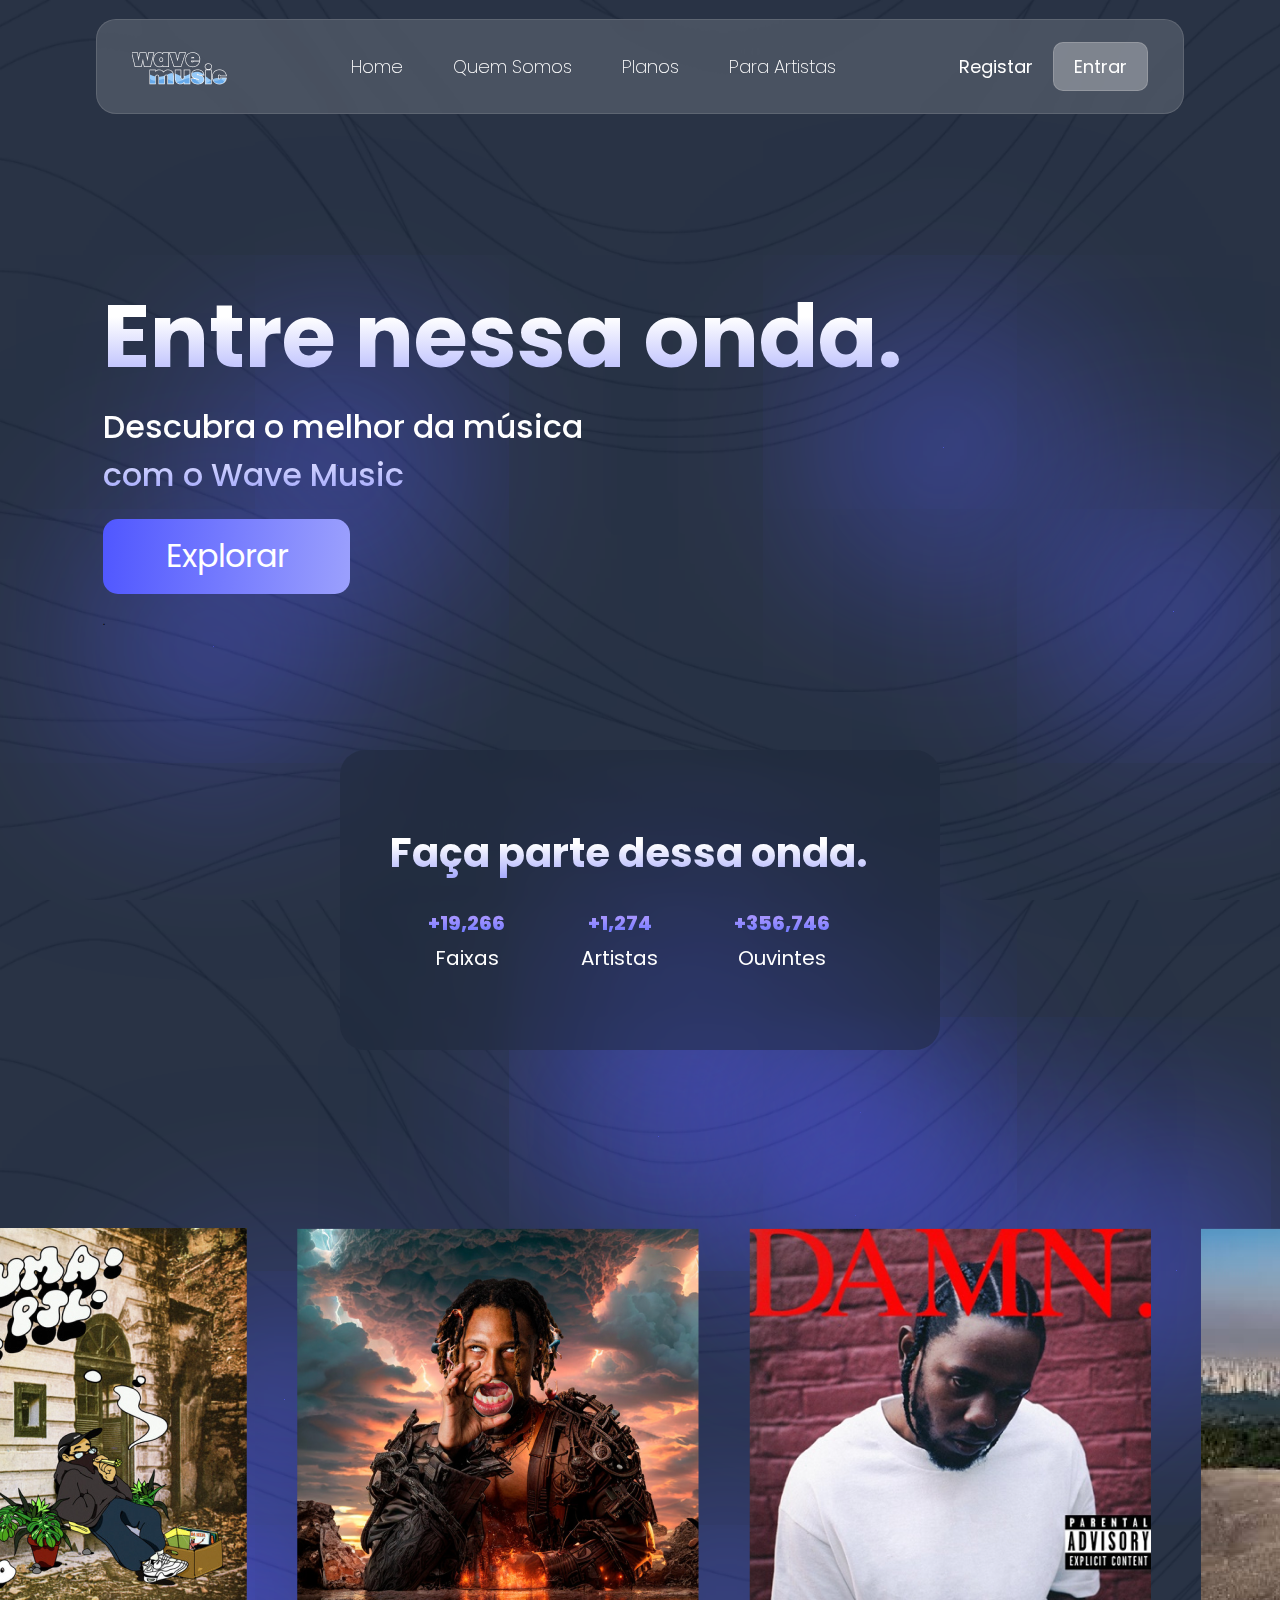
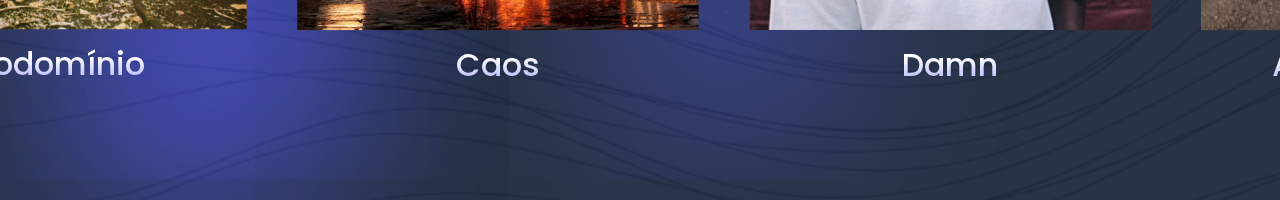
==== index.html @ f1087fe5 "initializing repository" ====
<!DOCTYPE html>
<html lang="en">

<head>
    <meta charset="UTF-8" />
    <meta name="viewport" content="width=device-width, initial-scale=1.0" />
    <title>Wave Music</title>
    <link rel="stylesheet" href="./src//styles/global.css" />
    <link rel="icon" type="image/x-icon" href="./src/assets/logo2.png" </head>

<body>
    <div class="container"></div>
    <header>
        <nav>
            <img src="./src/assets/logo2.png" />
            <ul>
                <li>Home</li>
                <li>Quem Somos</li>
                <li>Planos</li>
                <li>Para Artistas</li>
            </ul>
            <div class="credentials">
                <a>Registar</a>
                <button>Entrar</button>
            </div>
        </nav>
    </header>
    <section id="hero">
        <div class="hero_content">
            <h1>Entre nessa <span id="wave">onda</span>.</h1>
            <h3>Descubra o melhor da música com o Wave Music</h3>
        </div>
        <button id="hero_btn">Explorar</button>
        .
    </section>
    <div id="card-informativo">
        <div class="card-container">
            <h2>Faça parte dessa onda.</h2>
            <div class="card-info">
                <div>
                    <p id="numero-faixas">+30000</p>
                    <p>Faixas</p>
                </div>
                <div>
                    <p id="numero-artistas">+1300</p>
                    <p>Artistas</p>
                </div>
                <div>
                    <p id="numero-ouvintes">+1mi</p>
                    <p>Ouvintes</p>
                </div>
            </div>
        </div>
    </div>
    <section id="carousel">
        <div class="carousel-container">
            <ul class="carousel-lista">
                <li class="carousel-item principal">
                    <img src="./src/assets/carousel/333matue.png" alt="Imagem 1">
                    <h3>333</h3>
                </li>
                <li class="carousel-item secundario">
                    <img src="./src/assets/carousel/astroworld.png" alt="Imagem 2">
                    <h3>Astroworld</h3>
                </li>
                <li class="carousel-item secundario">
                    <img src="./src/assets/carousel/autodominio.png" alt="Imagem 3">
                    <h3>Autodomínio</h3>
                </li>
                <li class="carousel-item secundario">
                    <img src="./src/assets/carousel/caos.png" alt="Imagem 4">
                    <h3>Caos</h3>
                </li>
                <li class="carousel-item secundario">
                    <img src="./src/assets/carousel/damn.png" alt="Imagem 5">
                    <h3>Damn</h3>
                </li>
                <li class="carousel-item secundario">
                    <img src="./src/assets/carousel/abaixodoradar.png" alt="Imagem 5">
                    <h3>Abaixo do Radar</h3>
                </li>
                <li class="carousel-item principal">
                    <img src="./src/assets/carousel/333matue.png" alt="Imagem 1">
                    <h3>333</h3>
                </li>
                <li class="carousel-item secundario">
                    <img src="./src/assets/carousel/astroworld.png" alt="Imagem 2">
                    <h3>Astroworld</h3>
                </li>
                <li class="carousel-item secundario">
                    <img src="./src/assets/carousel/autodominio.png" alt="Imagem 3">
                    <h3>Autodomínio</h3>
                </li>
                <li class="carousel-item secundario">
                    <img src="./src/assets/carousel/caos.png" alt="Imagem 4">
                    <h3>Caos</h3>
                </li>
                <li class="carousel-item secundario">
                    <img src="./src/assets/carousel/damn.png" alt="Imagem 5">
                    <h3>Damn</h3>
                </li>
                <li class="carousel-item secundario">
                    <img src="./src/assets/carousel/abaixodoradar.png" alt="Imagem 5">
                    <h3>Abaixo do Radar</h3>
                </li>
                <li class="carousel-item principal">
                    <img src="./src/assets/carousel/333matue.png" alt="Imagem 1">
                    <h3>333</h3>
                </li>
                <li class="carousel-item secundario">
                    <img src="./src/assets/carousel/astroworld.png" alt="Imagem 2">
                    <h3>Astroworld</h3>
                </li>
            </ul>
        </div>
    </section>

    <script type="module" src="./src/logic/global.js"></script>
</body>

</html>
---- src/styles/global.css ----
@import url('https://fonts.googleapis.com/css2?family=Bebas+Neue&family=Inria+Serif:ital,wght@0,300;0,400;0,700;1,300;1,400;1,700&family=Poppins:ital,wght@0,100;0,200;0,300;0,400;0,500;0,600;0,700;0,800;0,900;1,100;1,200;1,300;1,400;1,500;1,600;1,700;1,800;1,900&display=swap');

@import url('header.css') screen;
@import url('hero.css') screen;
@import url('light.css') screen;
@import url('card.css') screen;
@import url('carousel.css') screen;

* { 
    margin: 0;
    padding: 0;
    box-sizing: border-box;
    font-family: 'Poppins', cursive, sans-serif ;
}

html {
    font-size: 10px;
    height: 100%;
}

body {
    background-color: #1E293B;
    position: relative;
}

section { 
  background-image: url('../assets/foreground.png');
  background-size: cover;
}
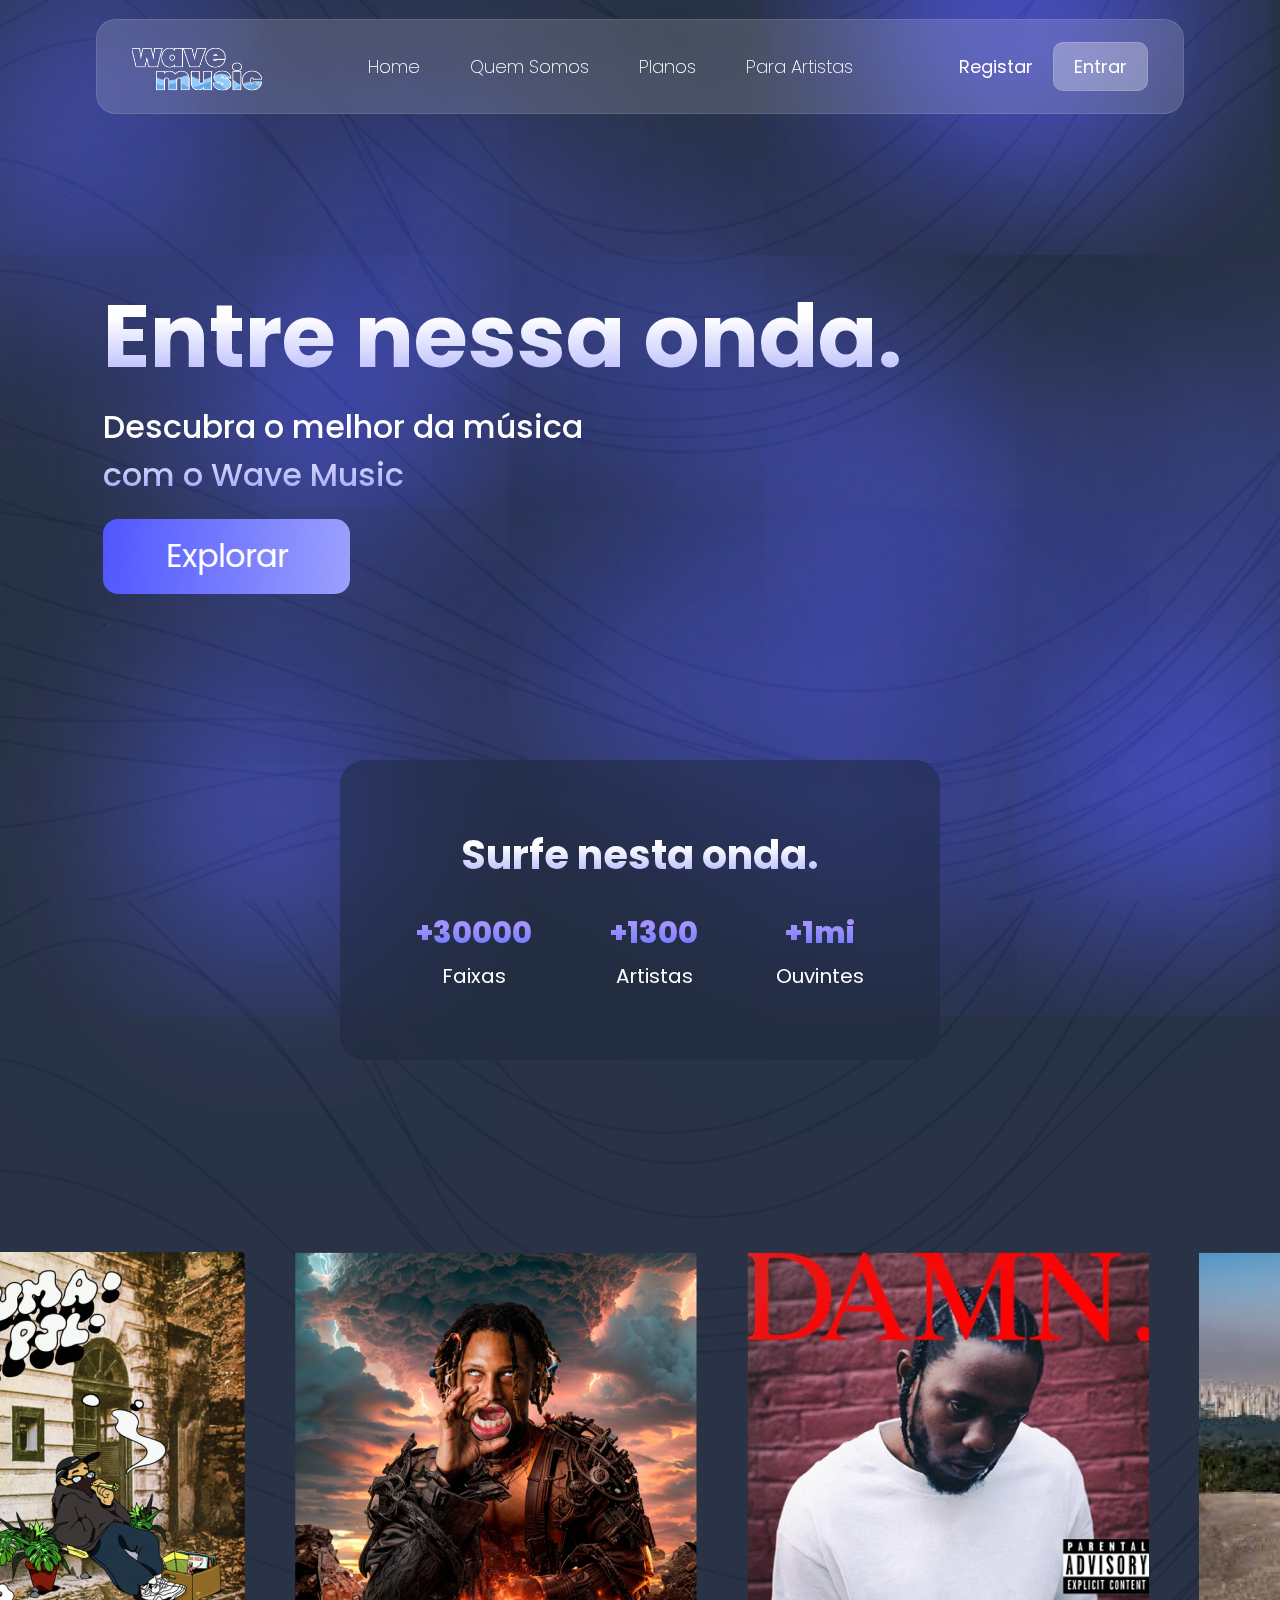
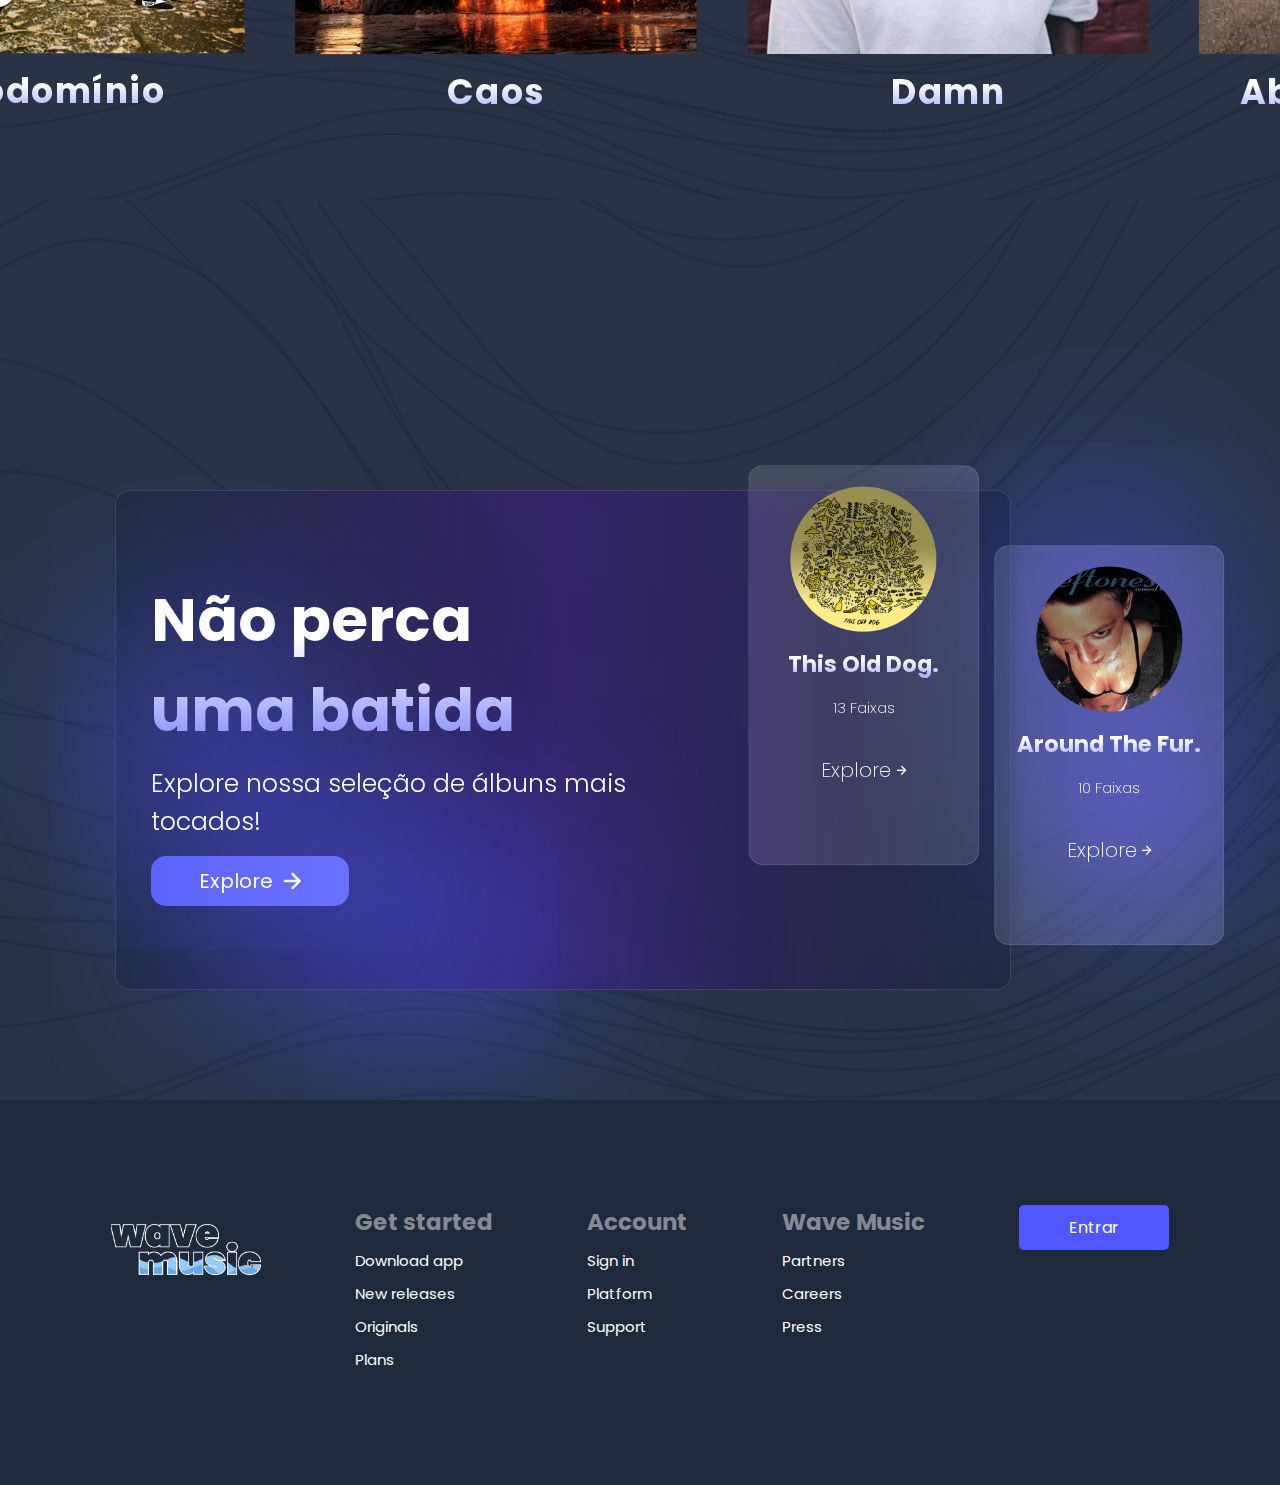
==== commit c40fade1: "update: home page 100% builded" ====
--- a/index.html
+++ b/index.html
@@ -6,7 +6,8 @@
     <meta name="viewport" content="width=device-width, initial-scale=1.0" />
     <title>Wave Music</title>
     <link rel="stylesheet" href="./src//styles/global.css" />
-    <link rel="icon" type="image/x-icon" href="./src/assets/logo2.png" </head>
+    <link rel="icon" type="image/x-icon" href="./src/assets/logo2.png" >
+</head>
 
 <body>
     <div class="container"></div>
@@ -35,7 +36,7 @@
     </section>
     <div id="card-informativo">
         <div class="card-container">
-            <h2>Faça parte dessa onda.</h2>
+            <h2>Surfe nesta onda.</h2>
             <div class="card-info">
                 <div>
                     <p id="numero-faixas">+30000</p>
@@ -113,7 +114,74 @@
                 </li>
             </ul>
         </div>
+        <button id="caroulsel-button"></button>
     </section>
+    <section id="albums">
+            <div class="container-albuns">
+                <div class="album-destaque">
+                    <h2>Não perca uma batida</h2>
+                    <p>Explore nossa seleção de álbuns mais tocados!</p>
+                    <button>
+                        Explore 
+                        <img src="./src/assets/arrow.png"
+                    </button>
+                </div>
+                <div class="albuns">
+                    <div class="album">
+                        <img src="./src/assets/thisolddog.png" alt="Capa do álbum This Old Dog">
+                        <h3>This Old Dog.</h3>
+                        <p>13 Faixas</p>
+                        <button>Explore
+                            <img src="./src/assets/arrow.png">
+                        </button>
+                    </div>
+                    <div class="album" id="album2">
+                        <img src="./src/assets/aroundthefur.png" alt="Capa do álbum Around the Fur">
+                        <h3>Around The Fur.</h3>
+                        <p>10 Faixas</p>
+                        <button>Explore 
+                            <img src="./src/assets/arrow.png">
+                        </button>
+                    </div>
+                </div>
+        </div>
+        
+    </section>
+    <footer>
+        <div class="footer-container">
+            <div class="logo">
+                <img src="./src/assets/logo2.png" alt="Logo Wave Music">
+            </div>
+            <div class="coluna">
+                <ul>
+                    <li class="footer-header">Get started</li>
+                    <li>Download app</li>
+                    <li>New releases</li>
+                    <li>Originals</li>
+                    <li>Plans</li>
+                </ul>
+            </div>
+            <div class="coluna">
+                <ul>
+                    <li class="footer-header">Account</li>
+                    <li>Sign in</li>
+                    <li>Platform</li>
+                    <li>Support</li>
+                </ul>
+            </div>
+            <div class="coluna">
+                <ul>
+                    <li class="footer-header">Wave Music</li>
+                    <li>Partners</li>
+                    <li>Careers</li>
+                    <li>Press</li>
+                </ul>
+            </div>
+            <div class="botao">
+                <button>Entrar</button>
+            </div>
+        </div>
+    </footer>  
 
     <script type="module" src="./src/logic/global.js"></script>
 </body>
--- a/src/styles/global.css
+++ b/src/styles/global.css
@@ -5,12 +5,14 @@
 @import url('light.css') screen;
 @import url('card.css') screen;
 @import url('carousel.css') screen;
+@import url('albums.css') screen;
+@import url('footer.css') screen;
 
 * { 
     margin: 0;
     padding: 0;
     box-sizing: border-box;
-    font-family: 'Poppins', cursive, sans-serif ;
+    font-family: 'Poppins' ;
 }
 
 html {
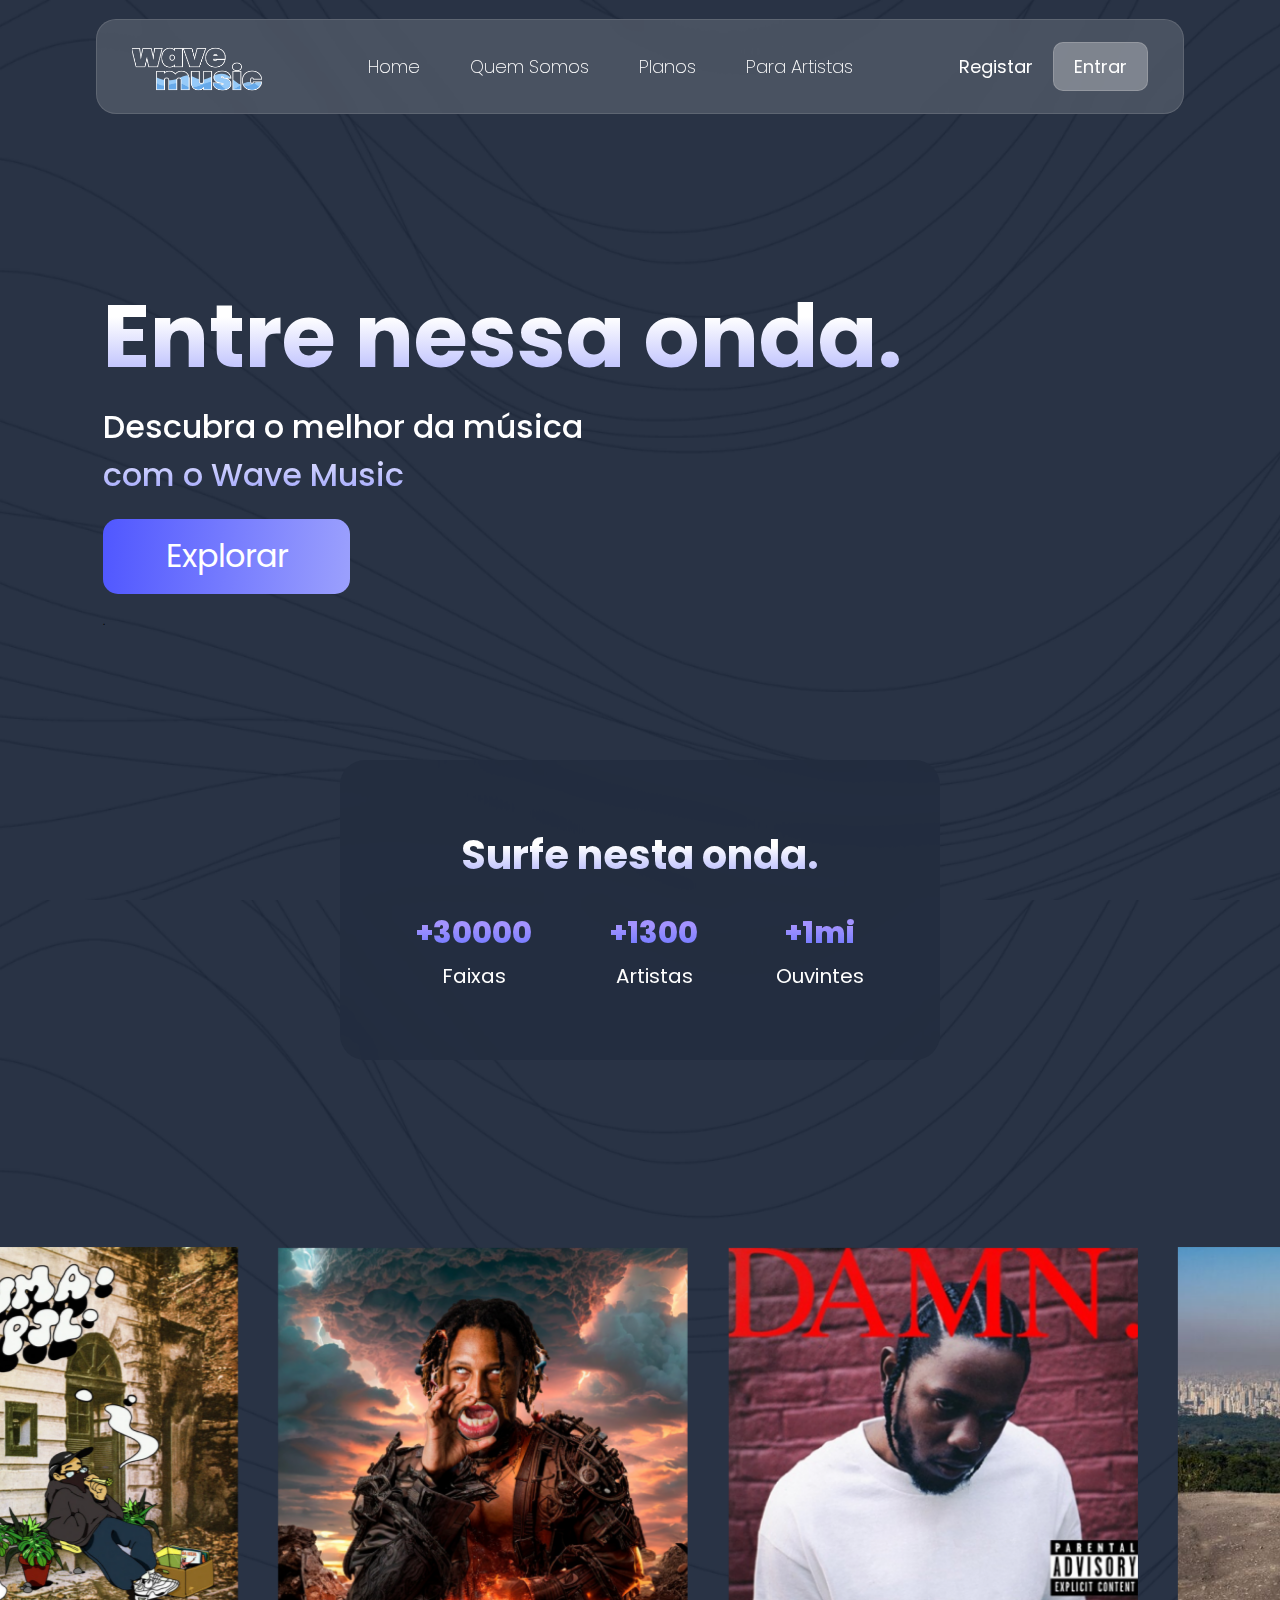
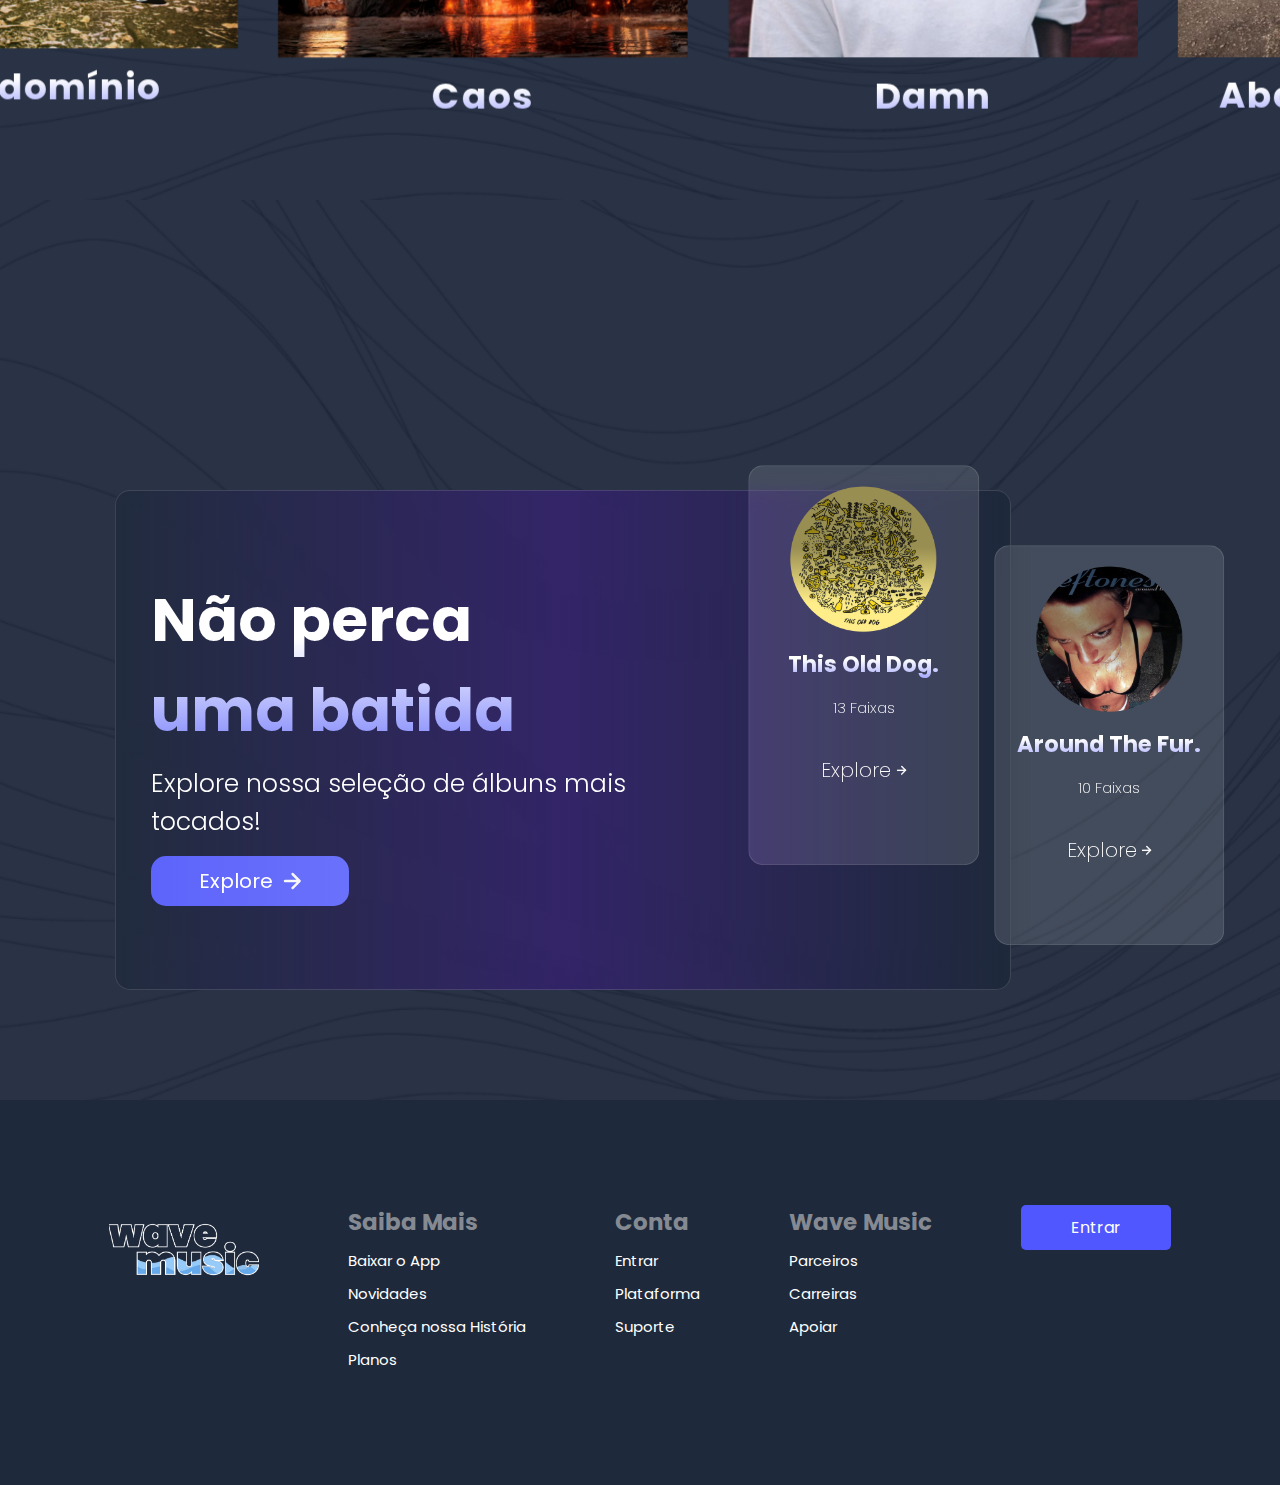
==== commit f38629c9: "-update: change some hover animations && global.js otimizations" ====
--- a/index.html
+++ b/index.html
@@ -154,34 +154,35 @@
             </div>
             <div class="coluna">
                 <ul>
-                    <li class="footer-header">Get started</li>
-                    <li>Download app</li>
-                    <li>New releases</li>
-                    <li>Originals</li>
-                    <li>Plans</li>
+                    <li class="footer-header">Saiba Mais</li>
+                    <li>Baixar o App</li>
+                    <li>Novidades</li>
+                    <li>Conheça nossa História</li>
+                    <li>Planos</li>
                 </ul>
             </div>
             <div class="coluna">
                 <ul>
-                    <li class="footer-header">Account</li>
-                    <li>Sign in</li>
-                    <li>Platform</li>
-                    <li>Support</li>
+                    <li class="footer-header">Conta</li>
+                    <li>Entrar</li>
+                    <li>Plataforma</li>
+                    <li>Suporte</li>
                 </ul>
             </div>
             <div class="coluna">
                 <ul>
                     <li class="footer-header">Wave Music</li>
-                    <li>Partners</li>
-                    <li>Careers</li>
-                    <li>Press</li>
+                    <li>Parceiros</li>
+                    <li>Carreiras</li>
+                    <li>Apoiar</li>
                 </ul>
             </div>
             <div class="botao">
                 <button>Entrar</button>
             </div>
         </div>
-    </footer>  
+    </footer>
+      
 
     <script type="module" src="./src/logic/global.js"></script>
 </body>
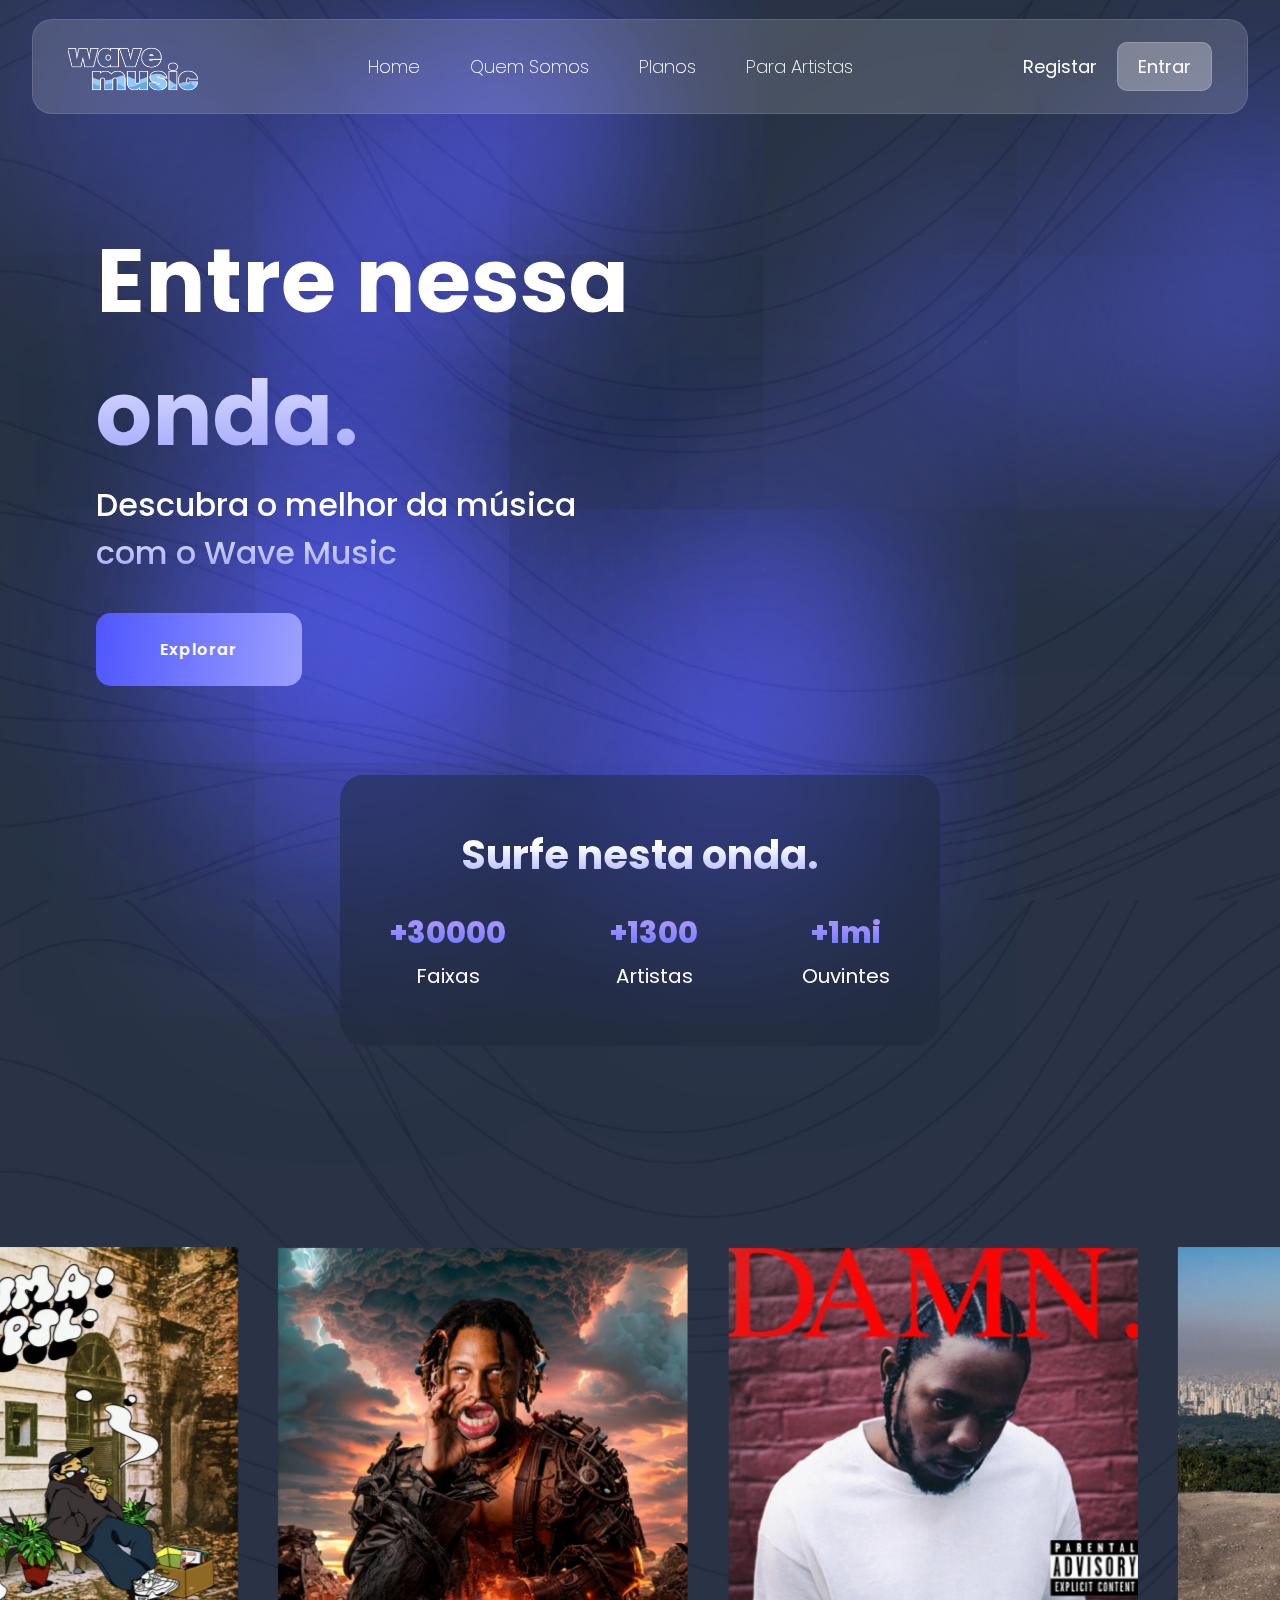
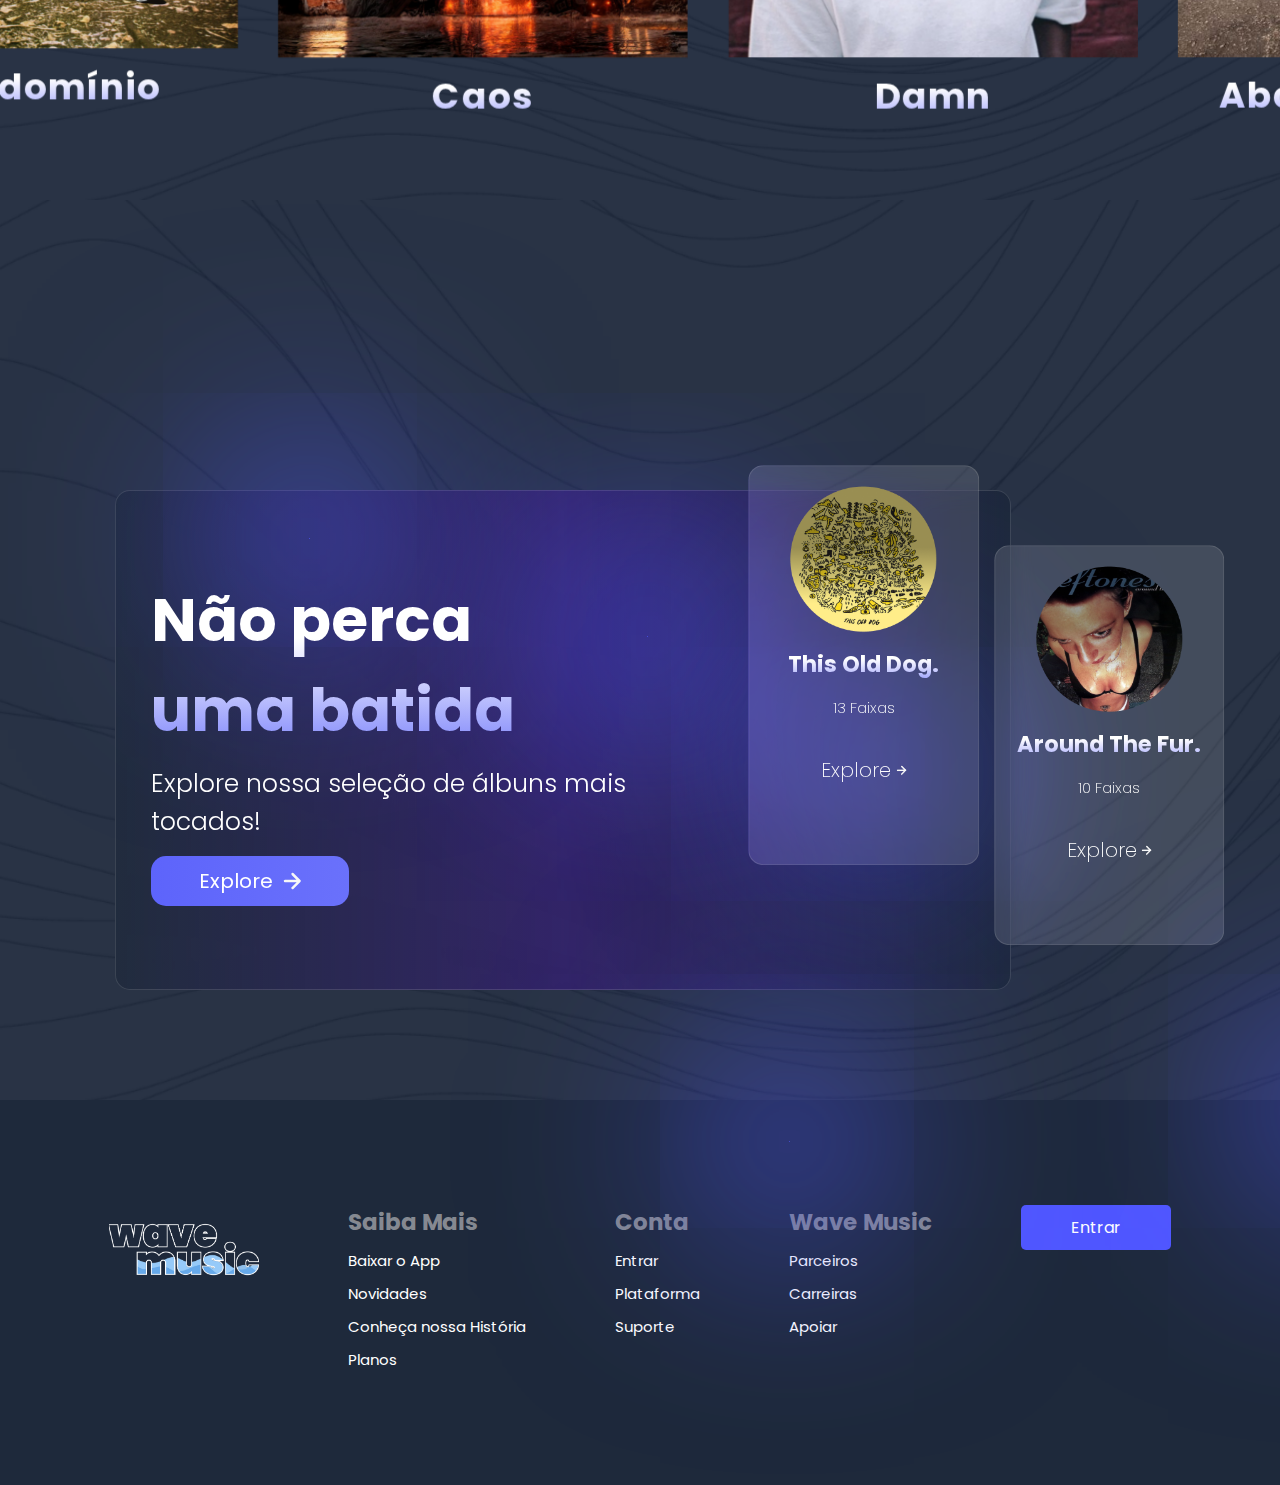
==== commit 84d054cd: "-fix: applying mobile-first" ====
--- a/index.html
+++ b/index.html
@@ -28,11 +28,10 @@
     </header>
     <section id="hero">
         <div class="hero_content">
-            <h1>Entre nessa <span id="wave">onda</span>.</h1>
+            <h1>Entre nessa <br><span id="wave">onda</span>.</h1>
             <h3>Descubra o melhor da música com o Wave Music</h3>
         </div>
         <button id="hero_btn">Explorar</button>
-        .
     </section>
     <div id="card-informativo">
         <div class="card-container">
--- a/src/styles/global.css
+++ b/src/styles/global.css
@@ -13,6 +13,7 @@
     padding: 0;
     box-sizing: border-box;
     font-family: 'Poppins' ;
+    outline: none;
 }
 
 html {
@@ -29,3 +30,17 @@
   background-image: url('../assets/foreground.png');
   background-size: cover;
 }
+
+h1 {
+    font-size: 5rem;
+}
+
+h3 {
+    font-size: 2.3rem;
+}
+
+@media screen and (min-width: 1024px) {
+    h1 {
+        font-size: 7.8rem;
+    }
+}
